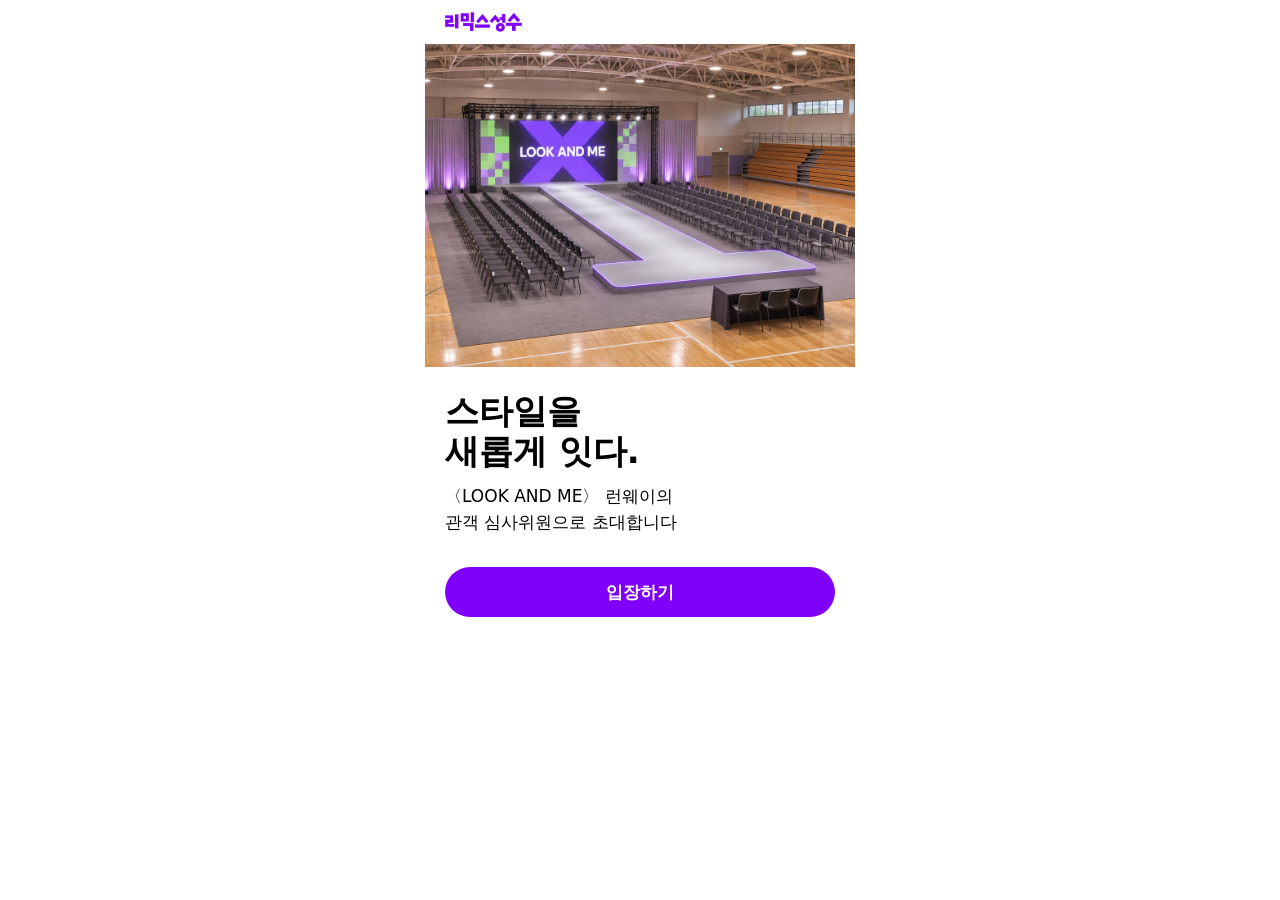
==== index.html @ c2f0c225 "사진 넣기 — 미리 받은 사진 30 · 런웨이 30 · 옷 28, 운동화 → 성수 수제화 공방 가죽 스니커즈, 12·24 윗옷 바꿈 Co-Authored-By: Claude Opu" ====
<!doctype html>
<html lang="ko" data-site="visitor">
<head>
<meta charset="utf-8">
<meta name="viewport" content="width=device-width, initial-scale=1, viewport-fit=cover">
<meta name="robots" content="noindex, nofollow">
<meta name="color-scheme" content="light dark">
<title>LOOK AND ME · 리믹스 성수</title>
<link rel="stylesheet" href="assets/css/tokens.css?v=1127185316">
<link rel="stylesheet" href="assets/css/app.css?v=1127185316">
<link rel="stylesheet" href="assets/css/site.css?v=1127185316">
</head>
<body>
<div id="view" class="app"></div>
<nav class="tabbar" id="tabbar" aria-label="메뉴" hidden></nav>
<div id="sheet-root"></div>

<script src="assets/js/data.js?v=1127185316"></script>
<script src="assets/js/icons.js?v=1127185316"></script>
<script src="assets/js/vendor/jsqr.js?v=1127185316"></script>
<script src="assets/js/app.js?v=1127185316"></script>
</body>
</html>
---- assets/css/tokens.css ----
/* =========================================================
   리믹스 성수 · LOOK AND ME — 디자인 토큰 v2 (11/27)
   기준: Apple HIG 'Designing for iOS' · Typography · Color
   - 색은 보라 하나(로고색) + 회색. 보라는 누를 수 있는 것에만.
   - 글자는 시스템 글꼴, iOS 글자 크기표(17pt 기준), 휴대폰 글자 크기 설정을 따라감.
   - 다크 모드는 휴대폰 설정을 따라감.
   설정 화면(admin)에서 바꾼 값은 이 변수들을 덮어씁니다.
   ========================================================= */
:root {
  color-scheme: light dark;

  /* ---------- 색 ---------- */
  --tint: #8001F9;          /* 버튼 · 링크 · 선택 · 진행 표시 (흰 바탕 대비 6.4:1) */
  --tint-fill: #8001F9;     /* 채운 버튼 바탕 — 다크 모드에서도 같은 색 */
  --on-tint: #FFFFFF;       /* 보라 위 글자 */
  --logo: #8001F9;

  --bg: #FFFFFF;            /* 화면 바탕 */
  --bg-2: #F2F2F7;          /* 회색 면 하나 — 목록 묶음 · 입력칸 · 회색 버튼 · 사진 자리 */
  --press: rgba(120, 120, 128, .16); /* 누르는 동안 */
  --label: #000000;         /* 글자 */
  --label-2: #6E6E73;       /* 설명 글자 (흰 바탕 대비 5.1:1) */
  --label-3: #AEAEB2;       /* 입력 안내 · 꺼진 것 · 화살표 */
  --separator: rgba(60, 60, 67, .29);
  --danger: #FF3B30;        /* 빼기 · 지우기에만 */

  /* ---------- 글꼴 ---------- */
  /* iPhone = SF Pro + Apple SD 산돌고딕 Neo, 안드로이드 = Roboto + Noto Sans CJK */
  --font: -apple-system, BlinkMacSystemFont, "Apple SD Gothic Neo", system-ui, "Noto Sans KR", "Malgun Gothic", sans-serif;

  /* iOS 글자 크기표 (Large = 기본) · 1rem = 휴대폰 본문 크기(기본 17px) */
  --fs-large: 2rem;         /* 34 Large Title */
  --fs-title1: 1.647rem;    /* 28 Title 1 */
  --fs-title2: 1.294rem;    /* 22 Title 2 */
  --fs-title3: 1.176rem;    /* 20 Title 3 */
  --fs-body: 1rem;          /* 17 Body · Headline */
  --fs-callout: .941rem;    /* 16 Callout */
  --fs-sub: .882rem;        /* 15 Subheadline */
  --fs-foot: .765rem;       /* 13 Footnote */
  --fs-cap: .706rem;        /* 12 Caption 1 */
  --fs-cap2: .647rem;       /* 11 Caption 2 — 가장 작은 글자 */

  --fw-regular: 400;
  --fw-semibold: 600;
  --fw-bold: 700;

  --lh-title: 1.2;          /* 제목 */
  --lh-ui: 1.3;             /* 한 줄짜리 이름 · 버튼 */
  --lh-text: 1.55;          /* 한글 문단 (iOS 22/17보다 넉넉하게) */

  /* ---------- 간격 (4의 배수) ---------- */
  --sp-1: 4px;
  --sp-2: 8px;
  --sp-3: 12px;
  --sp-4: 16px;
  --sp-5: 20px;
  --sp-6: 24px;
  --sp-8: 32px;
  --sp-10: 40px;
  --margin: 16px;           /* 화면 양옆 */

  /* ---------- 모양 — 쓰임마다 다르게 ---------- */
  --r-thumb: 8px;           /* 목록 속 작은 사진 */
  --r-item: 10px;           /* 옷 사진 */
  --r-tile: 12px;           /* 스타일러 · 룩 사진 */
  --r-group: 12px;          /* 목록 묶음 · 입력칸 */
  --r-card: 20px;           /* 히어로 */
  --r-sheet: 14px;          /* 아래에서 올라오는 시트 */
  --r-pill: 999px;          /* 버튼 · 해시태그 */

  /* ---------- 크기 ---------- */
  --hit: 44px;              /* 누르는 칸 최소 */
  --btn-h: 50px;
  --bar-h: 44px;            /* 위 막대 */
  --tab-h: 50px;            /* 아래 탭 막대 (안전 영역 제외) */
  --app-max: 430px;

  /* ---------- 움직임 ---------- */
  --ease: cubic-bezier(.32, .72, 0, 1);
  --dur-1: 150ms;           /* 누르기 */
  --dur-2: 300ms;           /* 시트 · 화면 */

  /* ---------- 그림 ---------- */
  --logo-url: url("../brand/remix-seongsu-wordmark-tight.png");
  --logo-ratio: 972 / 254;
  --cxs-url: url("../brand/header-mark.png");
  --cxs-ratio: 87 / 217;
}

@media (min-width: 414px) {
  :root { --margin: 20px; }
}

/* ---------- 다크 모드 — 휴대폰 설정 따라감 ---------- */
@media (prefers-color-scheme: dark) {
  :root:not([data-theme="light"]) {
    --tint: #B77BFF;        /* 검정 바탕 대비 7.3:1 */
    --logo: #B77BFF;
    --bg: #000000;
    --bg-2: #1C1C1E;
    --press: rgba(118, 118, 128, .32);
    --label: #FFFFFF;
    --label-2: #98989F;
    --label-3: #636366;
    --separator: rgba(84, 84, 88, .65);
    --danger: #FF453A;
  }
}
/* 견본 페이지에서 다크 모드 미리 보기 */
[data-theme="dark"] {
  color-scheme: dark;
  --tint: #B77BFF;
  --logo: #B77BFF;
  --bg: #000000;
  --bg-2: #1C1C1E;
  --press: rgba(118, 118, 128, .32);
  --label: #FFFFFF;
  --label-2: #98989F;
  --label-3: #636366;
  --separator: rgba(84, 84, 88, .65);
  --danger: #FF453A;
}
---- assets/css/app.css ----
/* =========================================================
   리믹스 성수 · LOOK AND ME — 화면 부품 v2 (11/27)
   iOS 기본 화면처럼: 흰 바탕 · 검정 글자 · 보라 하나 · 회색 면 하나.
   쓰지 않는 것: 그라데이션 면, 빛 번짐, 이모지 아이콘, 상자 안 상자, 제목 위 영문 작은 글씨.
   ========================================================= */

/* ---------- 바탕 ---------- */
*, *::before, *::after { box-sizing: border-box; }

/* 글자 크기 = 휴대폰 '글자 크기' 설정 (iOS Safari) · 나머지는 17px */
html { font-size: 17px; -webkit-text-size-adjust: 100%; text-size-adjust: 100%; }
@supports (font: -apple-system-body) and (-webkit-touch-callout: none) {
  html { font: -apple-system-body; }
}

body {
  margin: 0;
  font-family: var(--font);
  font-size: var(--fs-body);
  line-height: var(--lh-text);
  color: var(--label);
  background: var(--bg);
  word-break: keep-all;
  overflow-wrap: anywhere;
  -webkit-font-smoothing: antialiased;
}
h1, h2, h3, p, ul, ol, figure { margin: 0; }
h1, h2, h3 { text-wrap: balance; }
p { text-wrap: pretty; }
img { display: block; max-width: 100%; }
a { color: var(--tint); text-decoration: none; }
button { font: inherit; color: inherit; }
a, button, label, input { -webkit-tap-highlight-color: transparent; }
:focus-visible { outline: 2px solid var(--tint); outline-offset: 2px; }

/* 앱 기둥 — 넓은 화면에서는 가운데 한 줄 */
.app { max-width: var(--app-max); min-height: 100dvh; margin: 0 auto; background: var(--bg); color: var(--label); padding-bottom: 40px; }
.app.has-tabbar { padding-bottom: calc(var(--tab-h) + 40px + env(safe-area-inset-bottom)); }

/* ---------- 아이콘 (icons.js가 채움) ---------- */
.i { display: inline-flex; flex: none; width: 24px; height: 24px; }
.i svg { width: 100%; height: 100%; }

/* ---------- 로고 ---------- */
.logo {
  display: inline-block;
  flex: none;
  height: 20px;
  aspect-ratio: var(--logo-ratio);
  background: var(--logo);
  -webkit-mask: var(--logo-url) center / contain no-repeat;
  mask: var(--logo-url) center / contain no-repeat;
}
.logo-lg { height: 34px; }

/* ---------- 위 막대 ---------- */
.navbar {
  position: sticky;
  top: 0;
  z-index: 10;
  display: flex;
  align-items: center;
  gap: var(--sp-2);
  height: var(--bar-h);
  padding: 0 var(--margin);
  background: var(--bg);
}
/* 내용이 밑으로 지나갈 때만 반투명 + 선 (iOS 스크롤 가장자리) */
.navbar.is-scrolled {
  background: color-mix(in srgb, var(--bg) 82%, transparent);
  -webkit-backdrop-filter: saturate(180%) blur(20px);
  backdrop-filter: saturate(180%) blur(20px);
  box-shadow: 0 .5px 0 var(--separator);
}
.back {
  display: inline-flex;
  align-items: center;
  gap: 2px;
  min-height: var(--hit);
  margin-left: -8px;
  padding: 0 8px 0 2px;
  color: var(--tint);
  font-size: var(--fs-body);
}
.back .i { width: 26px; height: 26px; }

/* ---------- 큰 제목 ---------- */
.page-head { padding: var(--sp-1) var(--margin) 0; }
.page-head h1 { font-size: var(--fs-large); line-height: var(--lh-title); font-weight: var(--fw-bold); }
.page-head .lead { margin-top: var(--sp-2); font-size: var(--fs-sub); line-height: 1.5; color: var(--label-2); }
.page-head .intro { margin-top: var(--sp-3); font-size: var(--fs-body); line-height: 1.5; }

/* 첫 화면 사진 — 양옆 끝까지 */
.cover { position: relative; aspect-ratio: 4 / 3; overflow: hidden; background: var(--bg-2); margin-bottom: var(--sp-5); }
.cover img { width: 100%; height: 100%; object-fit: cover; object-position: var(--cover-focus, 50% 45%); }

/* 영문 한 줄 (PICK IT, MIX IT, LINK IT 같은 행사 문구) — 화면에 한 번만 */
.kicker { font-size: var(--fs-cap); font-weight: var(--fw-semibold); letter-spacing: .08em; text-transform: uppercase; line-height: var(--lh-ui); color: var(--label-2); }

/* ---------- 구역 ---------- */
.section { margin-top: var(--sp-10); }
.section-title { display: flex; align-items: baseline; gap: var(--sp-2); padding: 0 var(--margin); margin-bottom: var(--sp-3); font-size: var(--fs-title2); line-height: 1.25; font-weight: var(--fw-bold); }
.section-title .count { font-size: var(--fs-body); font-weight: var(--fw-regular); color: var(--label-2); font-variant-numeric: tabular-nums; }
.section > .text, .section > .note { padding: 0 var(--margin); }
.text { font-size: var(--fs-body); line-height: var(--lh-text); }
.note { font-size: var(--fs-sub); line-height: 1.5; color: var(--label-2); }
.section > .note { margin: calc(var(--sp-1) * -1) 0 var(--sp-3); }

/* 순서가 있는 안내 (스캔 방법 · 참여 방법) */
.steps { padding: 0 var(--margin); list-style: none; }
.steps li { display: grid; grid-template-columns: 2rem 1fr; column-gap: var(--sp-2); padding: 14px 0; border-top: .5px solid var(--separator); }
.steps li:last-child { border-bottom: .5px solid var(--separator); }
.step-no { font-size: var(--fs-sub); font-weight: var(--fw-semibold); line-height: 1.45; color: var(--label-2); font-variant-numeric: tabular-nums; }
.step-title { font-size: var(--fs-body); font-weight: var(--fw-semibold); line-height: var(--lh-ui); }
.step-text { grid-column: 2; margin-top: 4px; font-size: var(--fs-sub); line-height: 1.5; color: var(--label-2); }

/* ---------- 버튼 ---------- */
.btn {
  appearance: none;
  display: flex;
  align-items: center;
  justify-content: center;
  gap: 6px;
  width: 100%;
  min-height: var(--btn-h);
  padding: 0 var(--sp-5);
  border: 0;
  border-radius: var(--r-pill);
  font-size: var(--fs-body);
  font-weight: var(--fw-semibold);
  line-height: var(--lh-ui);
  text-align: center;
  cursor: pointer;
  transition: opacity var(--dur-1) ease;
}
.btn:active { opacity: .6; transition-duration: 0s; }
.btn .i { width: 22px; height: 22px; }
.btn-filled { background: var(--tint-fill); color: var(--on-tint); }
.btn-gray { background: var(--bg-2); color: var(--tint); }
.btn-plain { background: none; color: var(--tint); font-weight: var(--fw-regular); }
.btn-white { background: #FFFFFF; color: #000000; }
.btn-sm { width: auto; min-height: 40px; padding: 0 var(--sp-4); font-size: var(--fs-sub); }
.btn[disabled] { background: var(--bg-2); color: var(--label-3); cursor: default; }
.actions { display: grid; gap: var(--sp-2); padding: 0 var(--margin); margin-top: var(--sp-8); }

/* ---------- 목록 묶음 (iOS inset grouped) ---------- */
.group-label { margin: var(--sp-6) calc(var(--margin) + 16px) var(--sp-2); font-size: var(--fs-foot); line-height: 1.4; color: var(--label-2); }
.group { display: block; margin: 0 var(--margin); background: var(--bg-2); border-radius: var(--r-group); overflow: hidden; }
.row {
  position: relative;
  display: flex;
  align-items: center;
  gap: var(--sp-3);
  min-height: var(--hit);
  padding: 11px 16px;
  color: var(--label);
  text-align: left;
}
a.row, button.row { width: 100%; border: 0; background: none; cursor: pointer; }
a.row:active, button.row:active { background: var(--press); }
.row + .row::before { content: ""; position: absolute; top: 0; right: 0; left: 16px; border-top: .5px solid var(--separator); }
.row-main { flex: 1; min-width: 0; display: flex; flex-direction: column; gap: 2px; }
.row-title { font-size: var(--fs-body); font-weight: var(--fw-regular); line-height: var(--lh-ui); }
.row-title.strong { font-weight: var(--fw-semibold); }
.row-sub { font-size: var(--fs-sub); line-height: 1.4; color: var(--label-2); }
.row .chev, .row .trail { width: 20px; height: 20px; color: var(--label-3); }
.row .thumb { position: relative; flex: none; width: 48px; aspect-ratio: 4 / 5; border-radius: var(--r-thumb); overflow: hidden; background: var(--bg-2); }
.group .row .thumb { background: var(--bg); }
.row .thumb img { width: 100%; height: 100%; object-fit: cover; }
.row.has-thumb + .row::before { left: calc(16px + 48px + var(--sp-3)); }
.row-action { flex: none; min-height: var(--hit); padding: 0 4px; border: 0; background: none; font-size: var(--fs-body); color: var(--tint); cursor: pointer; }
.row-action.danger { color: var(--danger); }
/* 묶음 안의 링크 줄 */
.row-link .row-title, .row-link .trail { color: var(--tint); }
/* 이름 — 값 줄 */
.kv { justify-content: space-between; }
.kv > :first-child { flex: none; color: var(--label-2); }
.kv > :last-child { text-align: right; }

/* 목록 없이 줄만 (흰 바탕 위) */
.list { padding-left: var(--margin); list-style: none; }
.list .row { padding-left: 0; }
.list .row + .row::before { left: 0; }
.list .row.has-thumb + .row::before { left: calc(48px + var(--sp-3)); }

/* 밖으로 나가는 링크 (크리에이티브X성수) — !x 마크 */
.cxs-mark { position: relative; flex: none; width: 48px; height: 48px; border-radius: var(--r-thumb); background: var(--bg); }
.cxs-mark::after {
  content: "";
  position: absolute;
  inset: 9px 0;
  background: var(--label);
  -webkit-mask: var(--cxs-url) center / contain no-repeat;
  mask: var(--cxs-url) center / contain no-repeat;
}

/* ---------- 입력 ---------- */
.form { padding: 0 var(--margin); margin-top: var(--sp-8); }
.field-label { display: block; margin: 0 0 var(--sp-2) 4px; font-size: var(--fs-foot); color: var(--label-2); }
.field {
  width: 100%;
  min-height: var(--btn-h);
  padding: 0 16px;
  border: 0;
  border-radius: var(--r-group);
  background: var(--bg-2);
  color: var(--label);
  font: inherit;
  font-size: max(16px, var(--fs-body)); /* 16px보다 작으면 아이폰이 화면을 확대함 */
  letter-spacing: .02em;
}
.field::placeholder { color: var(--label-3); letter-spacing: 0; }
.field:focus { outline: 2px solid var(--tint); outline-offset: 0; }
.field-error { min-height: 1.4em; margin: var(--sp-2) 4px 0; font-size: var(--fs-foot); color: var(--danger); }

.search {
  display: flex;
  align-items: center;
  gap: 6px;
  height: 36px;
  margin: var(--sp-5) var(--margin) 0;
  padding: 0 8px;
  border-radius: 10px;
  background: var(--bg-2);
  color: var(--label-2);
}
.search .i { width: 18px; height: 18px; }
.search input { flex: 1; min-width: 0; height: 100%; border: 0; background: none; color: var(--label); font: inherit; font-size: max(16px, var(--fs-body)); outline: none; }
.search input::placeholder { color: var(--label-2); }
.meta { padding: 0 var(--margin); margin: var(--sp-5) 0 var(--sp-3); font-size: var(--fs-foot); color: var(--label-2); }

/* 해시태그 고르기 */
.chips { display: flex; flex-wrap: wrap; gap: var(--sp-2); padding: 0 var(--margin); }
.chip {
  min-height: 38px;
  padding: 0 14px;
  border: 0;
  border-radius: var(--r-pill);
  background: var(--bg-2);
  color: var(--label);
  font-size: var(--fs-sub);
  cursor: pointer;
  transition: background-color var(--dur-1) ease, color var(--dur-1) ease;
}
.chip[aria-pressed="true"] { background: var(--tint-fill); color: var(--on-tint); font-weight: var(--fw-semibold); }
.chip[disabled] { color: var(--label-3); cursor: default; }
/* 보여 주기만 하는 해시태그 — 버튼처럼 보이지 않게 글자로만 */
.tags { font-size: var(--fs-sub); line-height: 1.4; color: var(--label-2); }
.tags span + span { margin-left: .5em; }

/* iOS 분할 버튼 */
.seg { display: inline-grid; grid-auto-flow: column; grid-auto-columns: 1fr; padding: 2px; border-radius: 9px; background: var(--bg-2); }
.seg button { min-height: 32px; padding: 0 14px; border: 0; border-radius: 7px; background: none; font-size: var(--fs-foot); font-weight: var(--fw-semibold); color: var(--label); cursor: pointer; }
.seg button[aria-pressed="true"] { background: var(--bg); box-shadow: 0 1px 3px rgba(0, 0, 0, .12), 0 0 0 .5px rgba(0, 0, 0, .04); }
[data-theme="dark"] .seg button[aria-pressed="true"] { background: #636366; }

/* ---------- 사진 칸 ---------- */
/* 스타일러 · 룩 — 2열 (글자를 아주 크게 키우면 1열로) */
.grid { display: grid; grid-template-columns: repeat(auto-fill, minmax(min(9rem, 100%), 1fr)); gap: var(--sp-5) var(--sp-3); padding: 0 var(--margin); }
.tile { display: block; width: 100%; padding: 0; border: 0; background: none; color: var(--label); text-align: left; cursor: pointer; }
.tile-img { position: relative; display: block; aspect-ratio: 3 / 4; border-radius: var(--r-tile); overflow: hidden; background: var(--bg-2); transition: opacity var(--dur-1) ease; }
.tile:active .tile-img { opacity: .75; transition-duration: 0s; }
.tile-img img { width: 100%; height: 100%; object-fit: cover; }
.tile-name { display: flex; align-items: baseline; gap: 6px; margin-top: var(--sp-2); font-size: var(--fs-sub); font-weight: var(--fw-semibold); line-height: var(--lh-ui); }
.tile-name .no { font-weight: var(--fw-regular); color: var(--label-2); font-variant-numeric: tabular-nums; }
.tile-sub { display: block; margin-top: 2px; font-size: var(--fs-foot); line-height: 1.35; color: var(--label-2); }
.tile-sub.is-empty { color: var(--label-3); }

/* 사진이 아직 없을 때 — 가짜 그림 대신 번호 */
.ph { position: absolute; inset: 0; display: grid; place-content: center; justify-items: center; gap: 2px; padding: var(--sp-3); text-align: center; color: var(--label-3); font-size: var(--fs-foot); line-height: 1.35; }
.ph b { font-size: var(--fs-title1); font-weight: var(--fw-semibold); line-height: 1.1; font-variant-numeric: tabular-nums; }

/* 투표 — 고른 룩 표시 (iOS 사진 앱처럼 동그라미 + 체크) */
.pick { position: absolute; top: 8px; right: 8px; display: grid; place-items: center; width: 28px; height: 28px; border: 1.5px solid #FFFFFF; border-radius: 50%; background: rgba(0, 0, 0, .2); color: #FFFFFF; }
.pick .i { width: 16px; height: 16px; opacity: 0; }
.is-picked .pick { background: var(--tint-fill); }
.is-picked .pick .i { opacity: 1; }
.is-picked .tile-img::after { content: ""; position: absolute; inset: 0; border-radius: inherit; box-shadow: inset 0 0 0 3px var(--tint-fill); }

/* 투표 진행 — 두 표 */
.vote-status { position: sticky; top: var(--bar-h); z-index: 5; display: flex; align-items: center; gap: 10px; padding: var(--sp-3) var(--margin); margin: var(--sp-2) 0 var(--sp-2); background: var(--bg); font-size: var(--fs-sub); font-weight: var(--fw-semibold); }
.vote-bars { display: flex; gap: 4px; }
.vote-bars i { width: 28px; height: 4px; border-radius: 2px; background: var(--separator); }
.vote-bars i.on { background: var(--tint-fill); }

/* ---------- 고른 옷 보드 (마네킹 대신) ---------- */
.items { display: grid; grid-template-columns: repeat(auto-fill, minmax(min(6.3rem, 100%), 1fr)); gap: var(--sp-4) 10px; padding: 0 var(--margin); list-style: none; }
.item-img { position: relative; display: block; aspect-ratio: 4 / 5; border-radius: var(--r-item); overflow: hidden; background: var(--bg-2); }
.item-img img { width: 100%; height: 100%; object-fit: cover; }
.item-img .ph { font-size: var(--fs-cap); }
/* '브랜드 - 옷 이름' — 사진 칸에서는 브랜드 한 줄 · 옷 이름 한 줄 (읽는 프로그램에는 '-'까지 그대로) */
.item-name { display: block; margin-top: 6px; font-size: var(--fs-foot); line-height: 1.35; }
.item-name .brand { display: block; overflow: hidden; white-space: nowrap; text-overflow: ellipsis; color: var(--label-2); }
.sep { position: absolute; width: 1px; height: 1px; overflow: hidden; clip-path: inset(50%); white-space: nowrap; }
/* 가로로 미는 줄 (투표 완료) */
.strip { display: flex; gap: 10px; padding: 0 var(--margin); overflow-x: auto; scrollbar-width: none; list-style: none; }
.strip::-webkit-scrollbar { display: none; }
.strip > li { flex: none; width: 92px; }
.strip-head { padding: 0 var(--margin); margin: var(--sp-5) 0 var(--sp-2); font-size: var(--fs-sub); font-weight: var(--fw-semibold); }
.strip-head .no { margin-right: 6px; font-weight: var(--fw-regular); color: var(--label-2); }

/* ---------- 홈 히어로 ---------- */
.home-top { padding: var(--sp-3) var(--margin) var(--sp-4); }
.home-top .kicker { margin-bottom: var(--sp-2); }

.hero {
  position: relative;
  isolation: isolate;
  display: block;
  margin: 0 var(--margin);
  aspect-ratio: 4 / 5;
  max-height: 72vh;
  border-radius: var(--r-card);
  overflow: hidden;
  color: #FFFFFF;
  background: #1C1C1E;
}
.hero-body { position: absolute; left: 0; right: 0; bottom: 0; display: grid; justify-items: start; gap: var(--sp-2); padding: var(--sp-5); }
.hero .kicker { color: rgba(255, 255, 255, .82); }
.hero-title { font-size: var(--fs-large); line-height: 1.1; font-weight: var(--fw-bold); }
.hero-sub { font-size: var(--fs-sub); line-height: 1.5; color: rgba(255, 255, 255, .9); }
.hero .btn { margin-top: var(--sp-2); }

/* A — 사진 카드: 사진 위 글자는 아래쪽 어둡게 깐 부분에만 */
.hero-a > img { position: absolute; inset: 0; z-index: -2; width: 100%; height: 100%; object-fit: cover; object-position: var(--hero-focus, 24% 50%); }
.hero-a::after { content: ""; position: absolute; inset: 0; z-index: -1; background: linear-gradient(to top, rgba(0, 0, 0, .7) 0%, rgba(0, 0, 0, .36) 42%, rgba(0, 0, 0, 0) 66%); }

/* B — 보라 단색 + 원, 로고 가운데 = 원 가운데 (카드 밖으로 나간 부분은 잘림) */
.hero-b { background: var(--tint-fill); }
.hero-b .hero-top { position: absolute; top: var(--sp-5); left: var(--sp-5); }
.hero-ring { position: absolute; z-index: -1; top: 28px; right: -110px; width: 300px; height: 300px; border: 1px solid rgba(255, 255, 255, .4); border-radius: 50%; }
.hero-ring .logo { position: absolute; top: 50%; left: 50%; height: 88px; background: #FFFFFF; opacity: .22; transform: translate(-50%, -50%); }

/* ---------- 프로필 ---------- */
.profile-head { display: flex; align-items: center; gap: var(--sp-4); padding: var(--sp-2) var(--margin) 0; }
.avatar { position: relative; flex: none; width: 76px; height: 76px; border-radius: 50%; overflow: hidden; background: var(--bg-2); }
.avatar img { width: 100%; height: 100%; object-fit: cover; }
.avatar .ph b { font-size: var(--fs-title3); }
.profile-head .no { font-size: var(--fs-foot); color: var(--label-2); font-variant-numeric: tabular-nums; }
.profile-head h1 { margin: 2px 0; font-size: var(--fs-title1); line-height: var(--lh-title); font-weight: var(--fw-bold); }
.insta { display: inline-flex; align-items: center; gap: 4px; min-height: 28px; font-size: var(--fs-sub); color: var(--tint); }
.insta .i { width: 16px; height: 16px; }
.profile-tags { padding: var(--sp-4) var(--margin) 0; }
.look-photo { position: relative; margin: 0 var(--margin); aspect-ratio: 3 / 4; border-radius: var(--r-tile); overflow: hidden; background: var(--bg-2); }
.look-photo img { width: 100%; height: 100%; object-fit: cover; }

/* ---------- 옷 스캔 ---------- */
.scanner { padding: 0 var(--margin); margin-top: var(--sp-6); }
.viewfinder { position: relative; display: grid; place-items: center; aspect-ratio: 4 / 3; border-radius: 16px; overflow: hidden; background: var(--bg-2); color: var(--label); }
.viewfinder.is-live { background: #000000; color: #FFFFFF; }
.viewfinder video { position: absolute; inset: 0; width: 100%; height: 100%; object-fit: cover; }
.viewfinder .corners { position: relative; width: 42%; aspect-ratio: 1; margin-top: -18px; }
.viewfinder .corners svg { width: 100%; height: 100%; }
.viewfinder .hint { position: absolute; left: 0; right: 0; bottom: 14px; padding: 0 var(--sp-4); text-align: center; font-size: var(--fs-foot); color: var(--label-2); }
.viewfinder.is-live .hint { color: rgba(255, 255, 255, .85); }
.scanner .btn { margin-top: var(--sp-3); }

/* ---------- 투표 완료 ---------- */
.done-mark { display: grid; place-items: center; width: 56px; height: 56px; margin: var(--sp-3) var(--margin) var(--sp-4); border-radius: 50%; background: var(--tint-fill); color: var(--on-tint); }
.done-mark .i { width: 30px; height: 30px; }

/* ---------- 아래 탭 막대 ---------- */
.tabbar {
  position: fixed;
  left: 0;
  right: 0;
  bottom: 0;
  z-index: 20;
  display: flex;
  justify-content: center;
  padding: 6px 8px calc(4px + env(safe-area-inset-bottom));
  background: color-mix(in srgb, var(--bg) 86%, transparent);
  -webkit-backdrop-filter: saturate(180%) blur(20px);
  backdrop-filter: saturate(180%) blur(20px);
  box-shadow: 0 -.5px 0 var(--separator);
}
.tab {
  flex: 1;
  max-width: 120px;
  display: flex;
  flex-direction: column;
  align-items: center;
  gap: 2px;
  min-height: var(--hit);
  padding: 0;
  border: 0;
  background: none;
  color: var(--label-2);
  font-size: 11px; /* iOS 탭 글자는 글자 크기 설정과 무관 */
  font-weight: 500;
  line-height: 1.2;
  cursor: pointer;
}
.tab .i { width: 26px; height: 26px; }
.tab[aria-current="page"] { color: var(--tint); }

/* ---------- 아래에서 올라오는 시트 ---------- */
.sheet-backdrop { position: fixed; inset: 0; z-index: 30; background: rgba(0, 0, 0, .4); }
.sheet {
  position: fixed;
  left: 0;
  right: 0;
  bottom: 0;
  z-index: 31;
  max-height: 92%;
  overflow-y: auto;
  padding: 6px var(--margin) calc(var(--sp-4) + env(safe-area-inset-bottom));
  border-radius: var(--r-sheet) var(--r-sheet) 0 0;
  background: var(--bg);
  color: var(--label);
}
.grabber { display: block; width: 36px; height: 5px; margin: 0 auto var(--sp-3); border-radius: 3px; background: var(--label-3); }
.sheet-img { position: relative; width: min(100%, 280px); margin: 0 auto; aspect-ratio: 3 / 4; border-radius: var(--r-tile); overflow: hidden; background: var(--bg-2); }
.sheet-img img { width: 100%; height: 100%; object-fit: cover; }
.sheet-info { margin: var(--sp-4) 0 var(--sp-5); text-align: center; }
.sheet-info .no { font-size: var(--fs-foot); color: var(--label-2); }
.sheet-info h2 { font-size: var(--fs-title2); line-height: var(--lh-title); }
.sheet-info .tags { margin-top: 4px; }
.sheet .actions { padding: 0; margin: 0; }

/* ---------- 움직임 줄이기 ---------- */
@media (prefers-reduced-motion: reduce) {
  *, *::before, *::after { transition-duration: .01ms !important; animation-duration: .01ms !important; scroll-behavior: auto !important; }
}
---- assets/css/site.css ----
/* =========================================================
   LOOK AND ME · 실제 사이트에서만 필요한 것 (app.css 위에 얹음)
   ========================================================= */
[hidden] { display: none !important; }
body.is-locked { overflow: hidden; }

/* 묶음 한 줄짜리 링크 (크리에이티브X성수) — a.row의 width:100% · background:none 보정 */
a.group.row { width: auto; background: var(--bg-2); }
a.group.row:active { background: var(--press); }

/* 링크로 감싼 옷 칸 */
.items a, .strip a { display: block; color: var(--label); }
.items a:active .item-img, .strip a:active .item-img { opacity: .75; }

/* 프로필 얼굴 — 참가자 사진(styler_NN.jpg)을 얼굴만 잘라 보여 줌 */
.avatar img { transform-origin: var(--fx, 50%) var(--fy, 18%); object-position: var(--fx, 50%) var(--fy, 18%); transform: scale(var(--fs, 1.8)); }

/* 정보 — 더 보기 */
.more { padding: 0 var(--margin); margin-top: var(--sp-3); }
.group + .more { margin-top: var(--sp-3); }

/* 스캔 화면 버튼 안 아이콘 자리 유지 */
.scanner .btn[aria-pressed="true"] { background: var(--bg-2); color: var(--tint); }

/* 시트 — 아래에서 올라옴 */
.sheet-backdrop { opacity: 0; transition: opacity var(--dur-2) var(--ease); }
.sheet { transform: translateY(100%); transition: transform var(--dur-2) var(--ease); max-width: var(--app-max); margin: 0 auto; }
.sheet:focus { outline: none; }
.is-open .sheet-backdrop { opacity: 1; }
.is-open .sheet { transform: none; }

/* 프로필이 없는 스타일러 칸 — 사진 · 이름만, 누르는 반응 없음 */
.tile.is-static { cursor: default; }
.tile.is-static:active .tile-img { opacity: 1; }
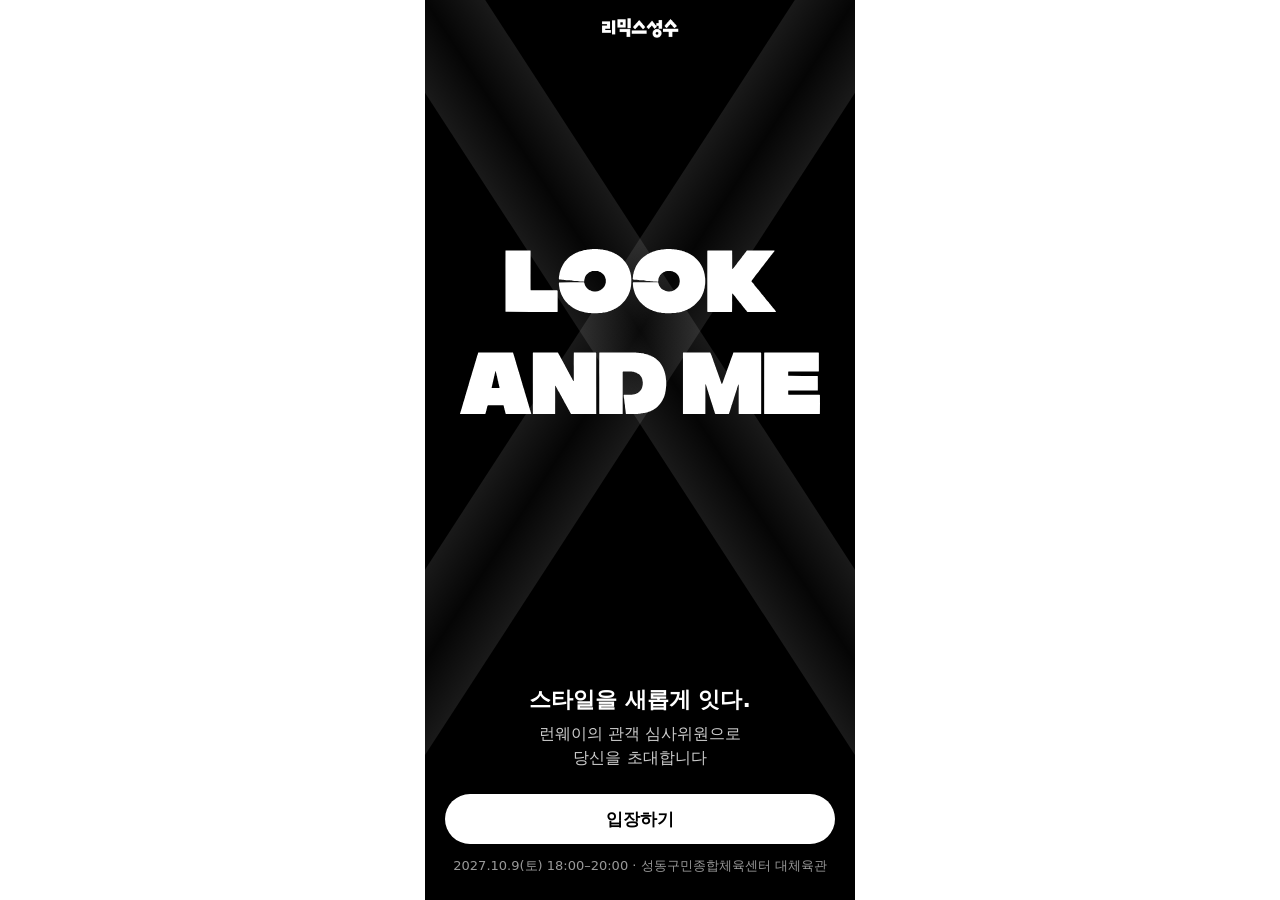
==== commit 703a1871: "관람객 첫 화면 — LOOK AND ME 로고 + 덱 배경 같은 회색 X Co-Authored-By: Claude Opus 5.5 <noreply@anthropic.com>" ====
--- a/index.html
+++ b/index.html
@@ -6,18 +6,18 @@
 <meta name="robots" content="noindex, nofollow">
 <meta name="color-scheme" content="light dark">
 <title>LOOK AND ME · 리믹스 성수</title>
-<link rel="stylesheet" href="assets/css/tokens.css?v=1127185316">
-<link rel="stylesheet" href="assets/css/app.css?v=1127185316">
-<link rel="stylesheet" href="assets/css/site.css?v=1127185316">
+<link rel="stylesheet" href="assets/css/tokens.css?v=1127200716">
+<link rel="stylesheet" href="assets/css/app.css?v=1127200716">
+<link rel="stylesheet" href="assets/css/site.css?v=1127200716">
 </head>
 <body>
 <div id="view" class="app"></div>
 <nav class="tabbar" id="tabbar" aria-label="메뉴" hidden></nav>
 <div id="sheet-root"></div>
 
-<script src="assets/js/data.js?v=1127185316"></script>
-<script src="assets/js/icons.js?v=1127185316"></script>
-<script src="assets/js/vendor/jsqr.js?v=1127185316"></script>
-<script src="assets/js/app.js?v=1127185316"></script>
+<script src="assets/js/data.js?v=1127200716"></script>
+<script src="assets/js/icons.js?v=1127200716"></script>
+<script src="assets/js/vendor/jsqr.js?v=1127200716"></script>
+<script src="assets/js/app.js?v=1127200716"></script>
 </body>
 </html>
--- a/assets/css/site.css
+++ b/assets/css/site.css
@@ -32,3 +32,38 @@
 /* 프로필이 없는 스타일러 칸 — 사진 · 이름만, 누르는 반응 없음 */
 .tile.is-static { cursor: default; }
 .tile.is-static:active .tile-img { opacity: 1; }
+
+/* 투표 취소 확인 시트 — 지우는 버튼만 빨간 글자 */
+.btn.is-danger { color: var(--danger); }
+.sheet-info .sheet-text { margin-top: 6px; font-size: var(--fs-sub); line-height: 1.45; color: var(--label-2); }
+
+/* ---------- 관람객 첫 화면 — 검은 바탕, 화면 끝까지 펼친 옅은 회색 X(덱 배경 X와 같은 모양) 위에 LOOK AND ME 로고 ---------- */
+.splash { position: relative; display: flex; flex-direction: column; min-height: 100svh; margin-bottom: -40px; overflow: hidden; background: #000000; color: #FFFFFF; text-align: center; }
+.splash-logo { position: absolute; top: calc(env(safe-area-inset-top) + 18px); left: 50%; translate: -50% 0; z-index: 1; background: #FFFFFF; }
+.splash-mark { position: relative; flex: 1; display: grid; place-items: center; min-height: 300px; }
+/* X = 화면 위 모서리 → 로고 아래까지 대각선, 교차점 = 로고 한가운데. 띠는 화면 밖까지 이어져 끝이 안 보임 */
+.splash-x { position: absolute; inset: 0; width: 100%; height: 100%; overflow: visible; }
+/* 로고 = 보내 준 LOOK AND ME 로고를 그대로 딴 SVG, 검은 바탕이라 흰색 */
+.splash-title { position: relative; width: min(84%, 360px); aspect-ratio: 4660 / 2133; background: #FFFFFF; -webkit-mask: url("../brand/lookandme-logo.svg") center / contain no-repeat; mask: url("../brand/lookandme-logo.svg") center / contain no-repeat; }
+.splash-title span { position: absolute; width: 1px; height: 1px; overflow: hidden; clip-path: inset(50%); white-space: nowrap; }
+.splash-body { position: relative; padding: var(--sp-6) var(--margin) calc(var(--sp-6) + env(safe-area-inset-bottom)); }
+.splash-tag { font-size: var(--fs-title2); line-height: 1.25; font-weight: var(--fw-bold); }
+.splash-intro { margin-top: var(--sp-2); font-size: var(--fs-callout); line-height: 1.5; color: rgba(255, 255, 255, .8); }
+.splash .btn { margin-top: var(--sp-6); }
+.splash-meta { margin-top: var(--sp-3); font-size: var(--fs-foot); color: rgba(255, 255, 255, .6); }
+/* 들어올 때: 로고 → 그 뒤에서 X가 화면 끝까지 펼쳐짐 → 아래 글자 (동작 줄이기 켠 폰은 그대로) */
+@media (prefers-reduced-motion: no-preference) {
+  .splash-title { animation: splash-pop .6s var(--ease) .1s both; }
+  /* 로고가 거의 다 진해진 뒤에 펼쳐야 글자 사이로 선이 비치지 않음 */
+  .splash-x { animation: x-open 1.1s var(--ease) .55s both; }
+  .splash-logo { animation: splash-fade .6s ease .2s both; }
+  .splash-body > * { animation: splash-up .7s var(--ease) both; }
+  .splash-body > :nth-child(1) { animation-delay: .8s; }
+  .splash-body > :nth-child(2) { animation-delay: .87s; }
+  .splash-body > :nth-child(3) { animation-delay: .94s; }
+  .splash-body > :nth-child(4) { animation-delay: 1s; }
+}
+@keyframes x-open { from { clip-path: inset(50%); } to { clip-path: inset(-40%); } }
+@keyframes splash-pop { from { opacity: 0; transform: scale(1.15); } to { opacity: 1; transform: none; } }
+@keyframes splash-up { from { opacity: 0; transform: translateY(14px); } to { opacity: 1; transform: none; } }
+@keyframes splash-fade { from { opacity: 0; } to { opacity: 1; } }
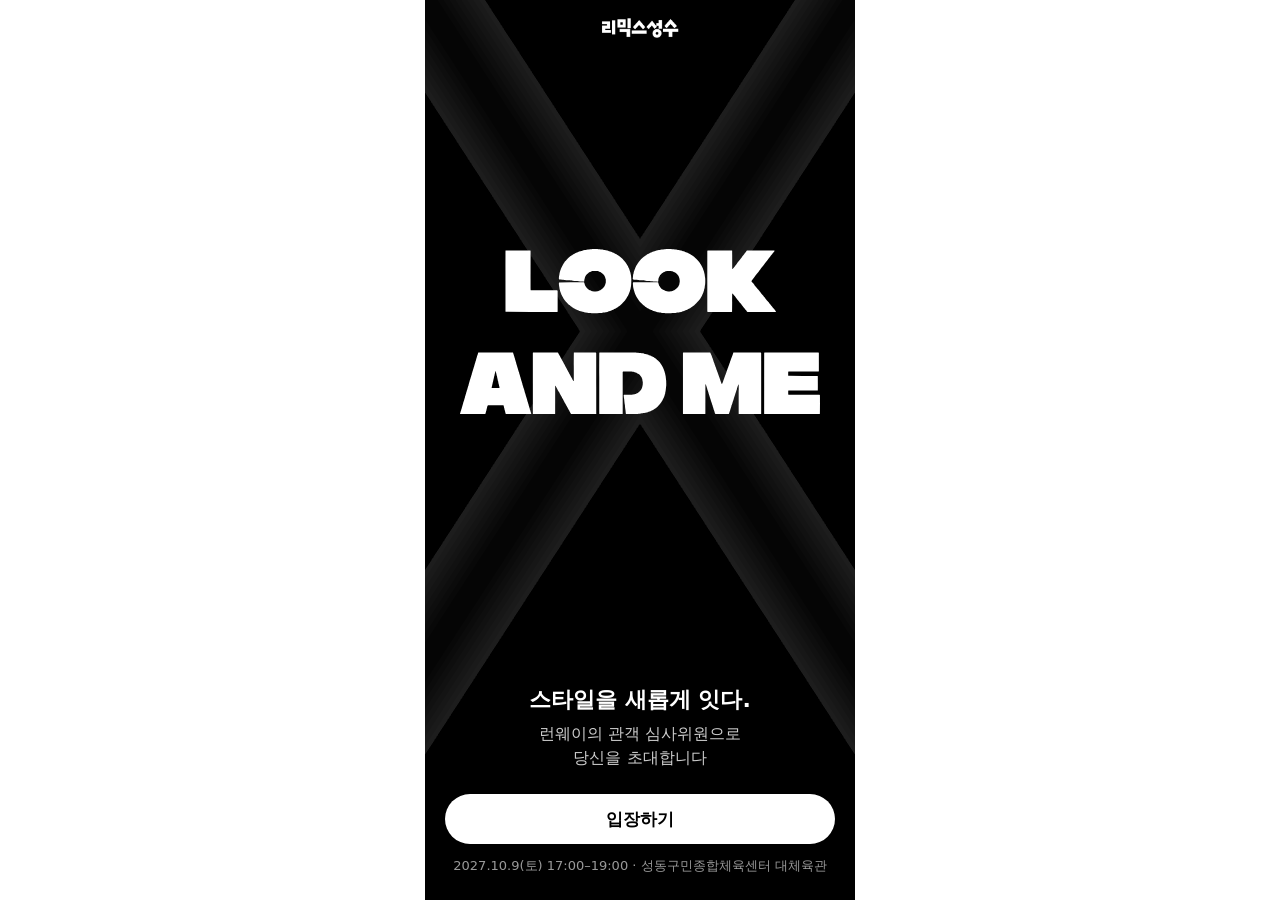
==== commit ec508f16: "첫 화면 X 한 덩어리, 행사 시간 17:00–19:00, 홈 히어로 인형 룩북(런웨이 배경) Co-Authored-By: Claude Opus 5.5 <noreply@anthro" ====
--- a/index.html
+++ b/index.html
@@ -6,18 +6,18 @@
 <meta name="robots" content="noindex, nofollow">
 <meta name="color-scheme" content="light dark">
 <title>LOOK AND ME · 리믹스 성수</title>
-<link rel="stylesheet" href="assets/css/tokens.css?v=1127200716">
-<link rel="stylesheet" href="assets/css/app.css?v=1127200716">
-<link rel="stylesheet" href="assets/css/site.css?v=1127200716">
+<link rel="stylesheet" href="assets/css/tokens.css?v=1127211635">
+<link rel="stylesheet" href="assets/css/app.css?v=1127211635">
+<link rel="stylesheet" href="assets/css/site.css?v=1127211635">
 </head>
 <body>
 <div id="view" class="app"></div>
 <nav class="tabbar" id="tabbar" aria-label="메뉴" hidden></nav>
 <div id="sheet-root"></div>
 
-<script src="assets/js/data.js?v=1127200716"></script>
-<script src="assets/js/icons.js?v=1127200716"></script>
-<script src="assets/js/vendor/jsqr.js?v=1127200716"></script>
-<script src="assets/js/app.js?v=1127200716"></script>
+<script src="assets/js/data.js?v=1127211635"></script>
+<script src="assets/js/icons.js?v=1127211635"></script>
+<script src="assets/js/vendor/jsqr.js?v=1127211635"></script>
+<script src="assets/js/app.js?v=1127211635"></script>
 </body>
 </html>
--- a/assets/css/site.css
+++ b/assets/css/site.css
@@ -41,8 +41,12 @@
 .splash { position: relative; display: flex; flex-direction: column; min-height: 100svh; margin-bottom: -40px; overflow: hidden; background: #000000; color: #FFFFFF; text-align: center; }
 .splash-logo { position: absolute; top: calc(env(safe-area-inset-top) + 18px); left: 50%; translate: -50% 0; z-index: 1; background: #FFFFFF; }
 .splash-mark { position: relative; flex: 1; display: grid; place-items: center; min-height: 300px; }
-/* X = 화면 위 모서리 → 로고 아래까지 대각선, 교차점 = 로고 한가운데. 띠는 화면 밖까지 이어져 끝이 안 보임 */
+/* X = 화면 위 모서리 → 로고 아래까지 대각선, 교차점 = 로고 한가운데. 한 덩어리라 가운데 겹침 없음, 화면 밖까지 이어져 끝이 안 보임 */
 .splash-x { position: absolute; inset: 0; width: 100%; height: 100%; overflow: visible; }
+.splash-x polygon { vector-effect: non-scaling-stroke; }
+.splash-x .x-fill { fill: #FFFFFF; fill-opacity: .02; }
+/* 굵기 10~80px 테두리 8겹(각 1%)을 X 안쪽만 남겨 겹치면 → 외곽선에서 안쪽으로 부드럽게 옅어짐 */
+.splash-x .x-edge { fill: none; stroke: #FFFFFF; stroke-opacity: .01; }
 /* 로고 = 보내 준 LOOK AND ME 로고를 그대로 딴 SVG, 검은 바탕이라 흰색 */
 .splash-title { position: relative; width: min(84%, 360px); aspect-ratio: 4660 / 2133; background: #FFFFFF; -webkit-mask: url("../brand/lookandme-logo.svg") center / contain no-repeat; mask: url("../brand/lookandme-logo.svg") center / contain no-repeat; }
 .splash-title span { position: absolute; width: 1px; height: 1px; overflow: hidden; clip-path: inset(50%); white-space: nowrap; }
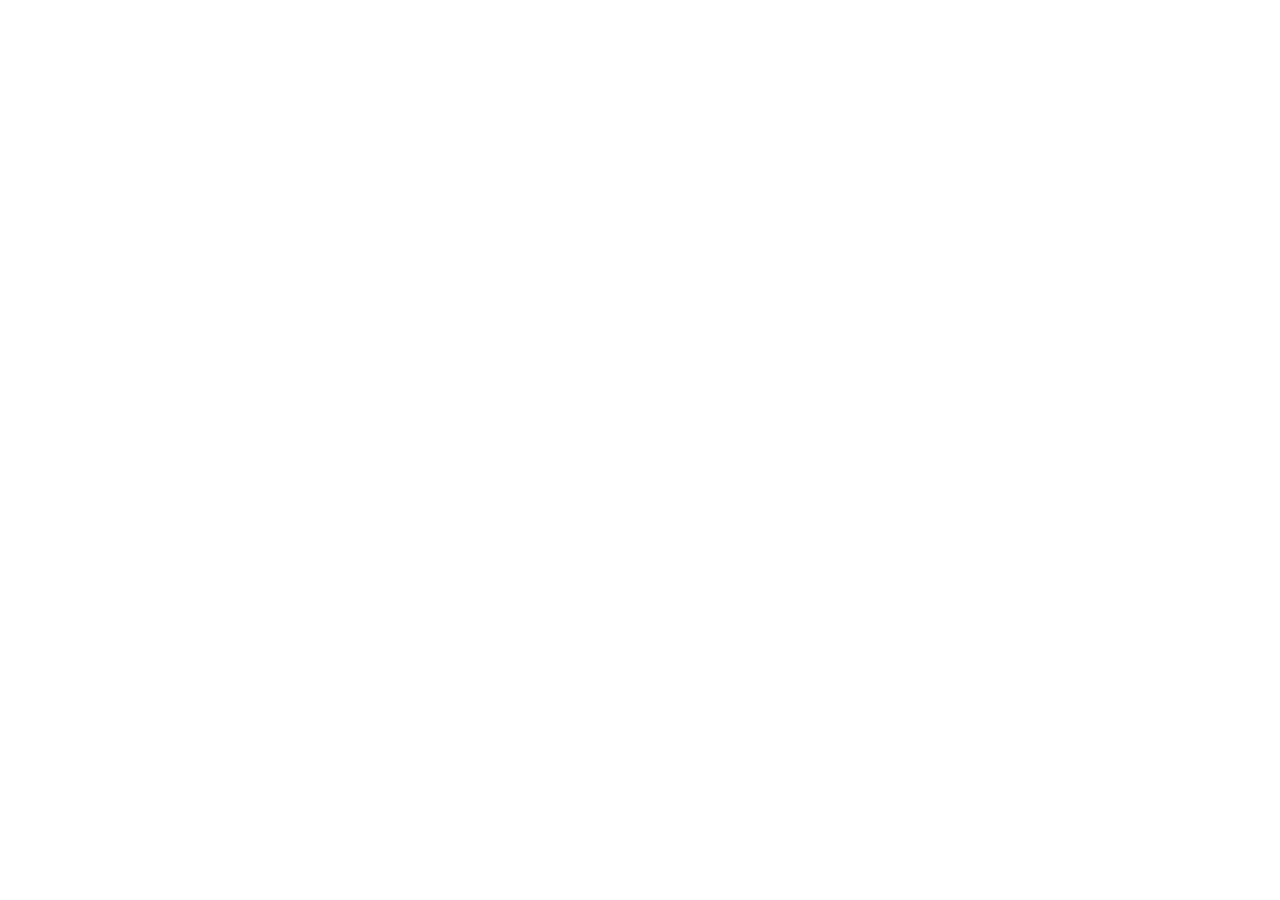
==== commit ad8aec38: "새 주소 lookandme.vercel.app 로 넘겨 주는 페이지만 남김 Co-Authored-By: Claude Opus 5.5 <noreply@anthropic.com>" ====
--- a/index.html
+++ b/index.html
@@ -1,23 +1,25 @@
 <!doctype html>
-<html lang="ko" data-site="visitor">
+<html lang="ko">
 <head>
 <meta charset="utf-8">
-<meta name="viewport" content="width=device-width, initial-scale=1, viewport-fit=cover">
-<meta name="robots" content="noindex, nofollow">
-<meta name="color-scheme" content="light dark">
-<title>LOOK AND ME · 리믹스 성수</title>
-<link rel="stylesheet" href="assets/css/tokens.css?v=1127211635">
-<link rel="stylesheet" href="assets/css/app.css?v=1127211635">
-<link rel="stylesheet" href="assets/css/site.css?v=1127211635">
+<meta name="viewport" content="width=device-width, initial-scale=1">
+<meta name="robots" content="noindex">
+<title>LOOK AND ME</title>
+<script>
+// 예전 주소로 들어오면 같은 화면의 새 주소로 바로 넘김 (#/vote 같은 뒷부분도 그대로)
+(function () {
+  var p = location.pathname.replace(/^\/lookandme-live/, '').replace(/(^|\/)index\.html$/, '/').replace(/\.html$/, '');
+  location.replace('https://lookandme.vercel.app' + (p || '/') + location.search + location.hash);
+})();
+</script>
+<noscript><meta http-equiv="refresh" content="0; url=https://lookandme.vercel.app/"></noscript>
+<style>
+html,body{margin:0;height:100%;background:#000;color:#fff;font-family:-apple-system,BlinkMacSystemFont,"Apple SD Gothic Neo",sans-serif}
+body{display:flex;align-items:center;justify-content:center;text-align:center;line-height:1.6}
+a{color:#fff}
+</style>
 </head>
 <body>
-<div id="view" class="app"></div>
-<nav class="tabbar" id="tabbar" aria-label="메뉴" hidden></nav>
-<div id="sheet-root"></div>
-
-<script src="assets/js/data.js?v=1127211635"></script>
-<script src="assets/js/icons.js?v=1127211635"></script>
-<script src="assets/js/vendor/jsqr.js?v=1127211635"></script>
-<script src="assets/js/app.js?v=1127211635"></script>
+<p>LOOK AND ME 주소가 바뀌었어요<br><a href="https://lookandme.vercel.app/">lookandme.vercel.app</a></p>
 </body>
 </html>
